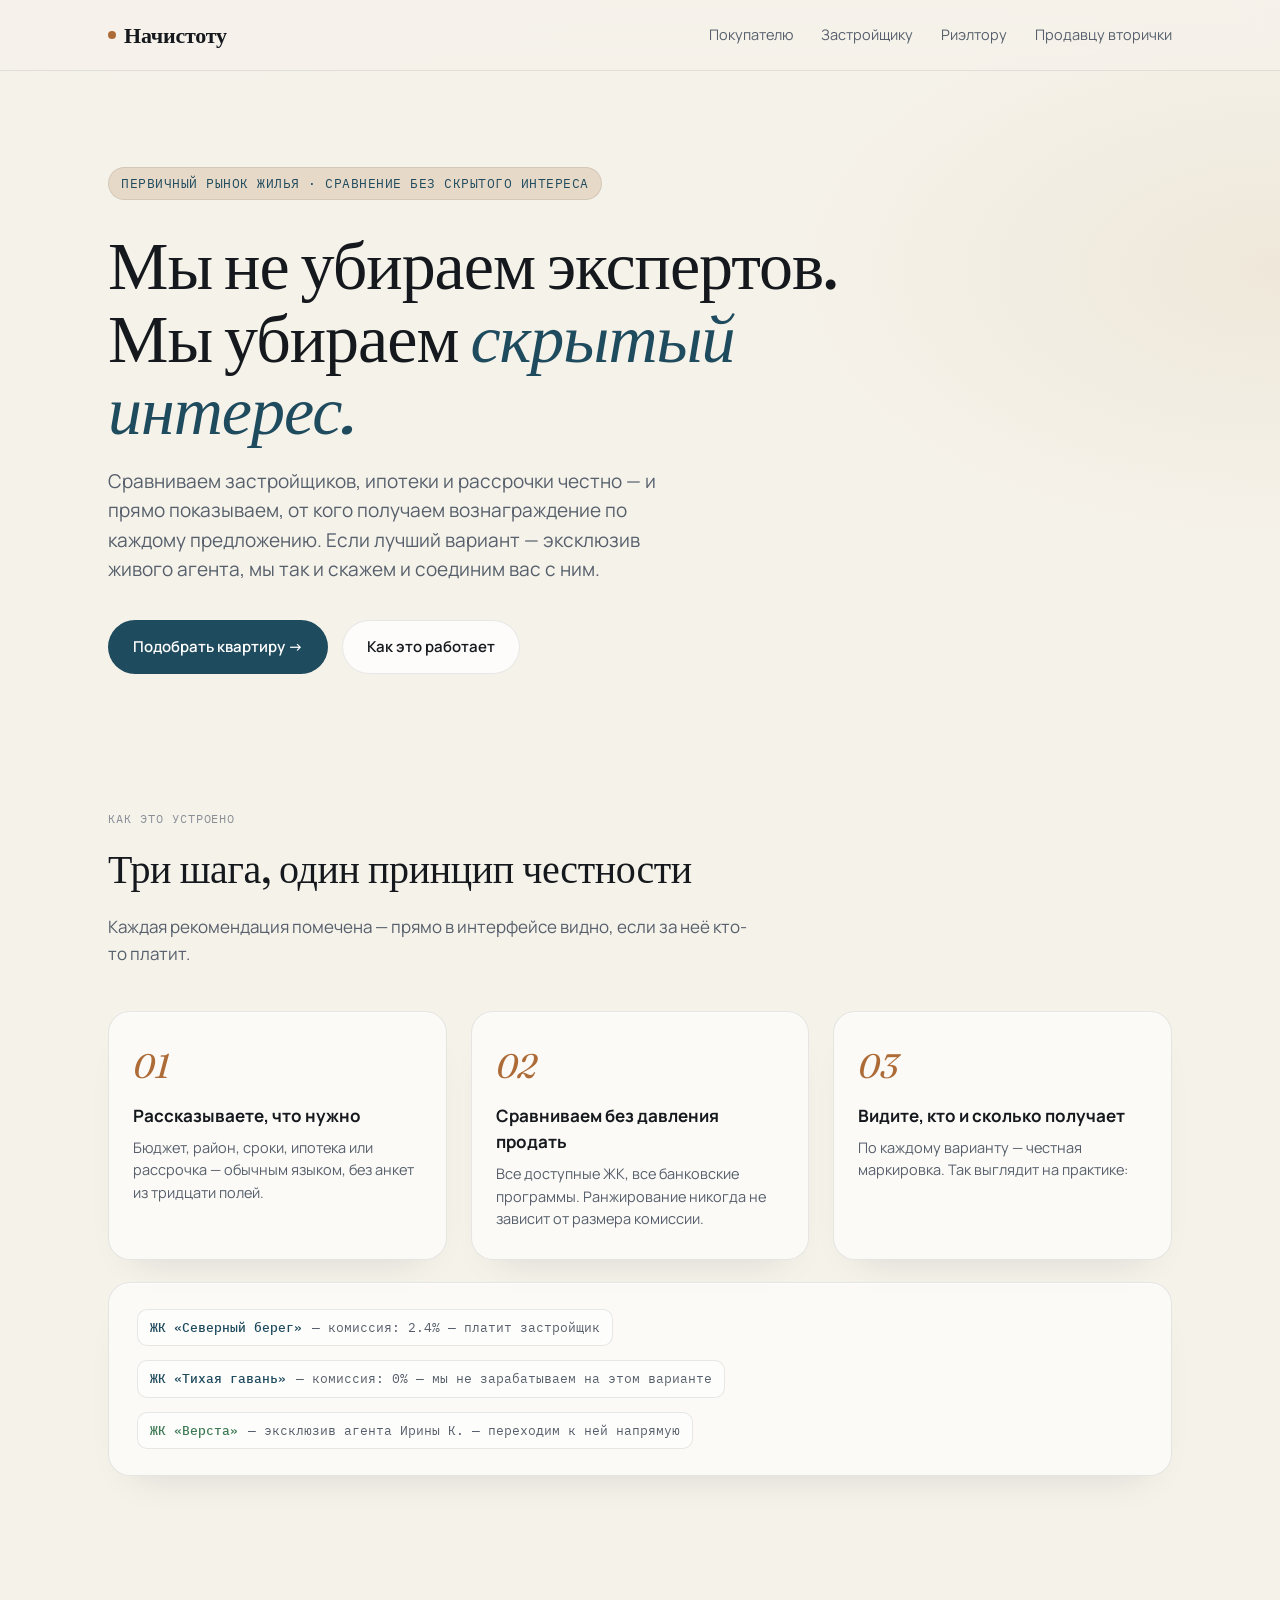
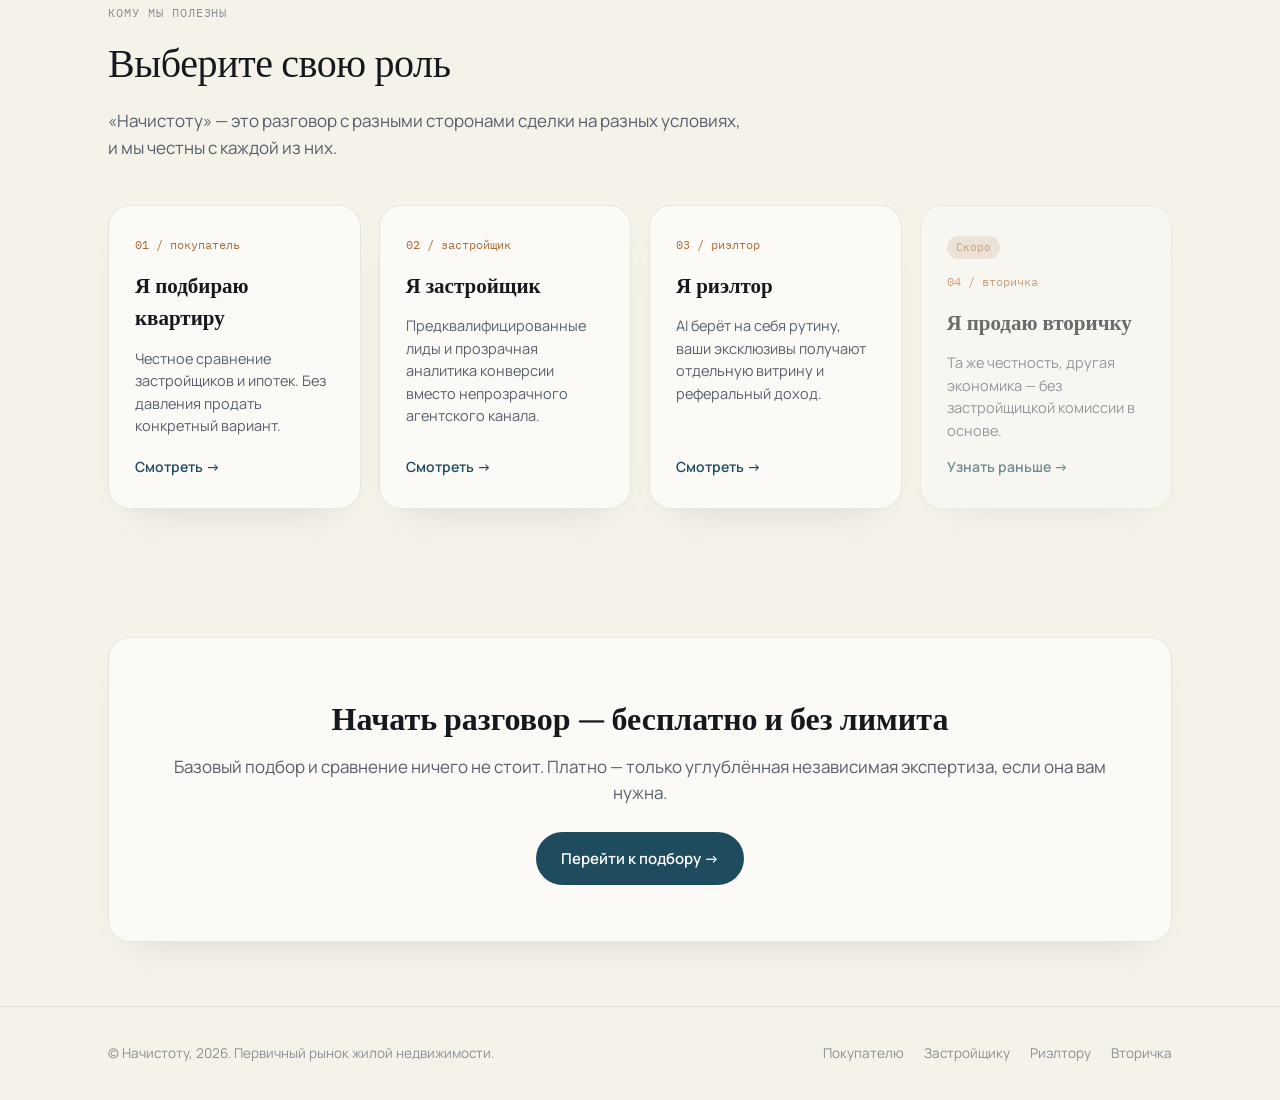
==== index.html @ 38354f62 "Начистоту: первая версия сайта (главная + 4 страницы)" ====
<!DOCTYPE html>
<html lang="ru">
<head>
<meta charset="UTF-8">
<meta name="viewport" content="width=device-width, initial-scale=1.0">
<title>Начистоту — честный подбор недвижимости без скрытого интереса</title>
<style>
@import url('https://fonts.googleapis.com/css2?family=Fraunces:ital,opsz,wght@0,9..144,380;0,9..144,480;0,9..144,600;1,9..144,480&family=Manrope:wght@400;500;600;700&family=IBM+Plex+Mono:wght@400;500&display=swap');

:root{
  --bg: #F5F2EA;
  --bg-2: #EEEAE0;
  --paper: rgba(255,255,255,0.58);
  --paper-strong: rgba(255,255,255,0.78);
  --border: rgba(20,24,28,0.09);
  --ink: #15191D;
  --ink-soft: #565F6B;
  --ink-faint: #8A8F97;
  --teal: #1F4B5E;
  --teal-deep: #123240;
  --amber: #AD6B37;
  --amber-soft: #E7D9C8;
  --radius: 22px;
  --maxw: 1120px;
}

*{box-sizing:border-box;}
html{scroll-behavior:smooth;}
body{
  margin:0;
  background:
    radial-gradient(1200px 600px at 15% -10%, #FBF9F4 0%, transparent 60%),
    radial-gradient(900px 500px at 100% 10%, #EFE8DA 0%, transparent 55%),
    var(--bg);
  color:var(--ink);
  font-family:'Manrope', sans-serif;
  font-size:17px;
  line-height:1.55;
  -webkit-font-smoothing:antialiased;
}

a{color:inherit;}

.wrap{max-width:var(--maxw); margin:0 auto; padding:0 28px;}

/* Nav */
header.nav{
  position:sticky; top:0; z-index:50;
  backdrop-filter: blur(14px);
  background: rgba(245,242,234,0.72);
  border-bottom:1px solid var(--border);
}
.nav-inner{
  display:flex; align-items:center; justify-content:space-between;
  padding:18px 28px; max-width:var(--maxw); margin:0 auto;
}
.logo{
  font-family:'Fraunces', serif; font-weight:600; font-size:22px;
  letter-spacing:-0.01em; text-decoration:none; color:var(--ink);
  display:flex; align-items:center; gap:8px;
}
.logo .dot{
  width:8px; height:8px; border-radius:50%; background:var(--amber); display:inline-block;
}
nav.links{display:flex; gap:28px; font-size:14.5px;}
nav.links a{text-decoration:none; color:var(--ink-soft); transition:color .2s;}
nav.links a:hover{color:var(--ink);}
nav.links a.active{color:var(--ink); font-weight:600;}

/* Hero */
.hero{padding:96px 0 64px;}
.eyebrow{
  display:inline-flex; align-items:center; gap:8px;
  font-family:'IBM Plex Mono', monospace; font-size:12.5px; letter-spacing:.04em;
  color:var(--teal); background:var(--amber-soft); border:1px solid var(--border);
  padding:6px 12px; border-radius:100px; margin-bottom:28px;
  text-transform:uppercase;
}
h1{
  font-family:'Fraunces', serif; font-weight:480; font-size:clamp(40px,6vw,68px);
  line-height:1.06; letter-spacing:-0.015em; margin:0 0 22px;
  max-width:780px;
}
h1 em{font-style:italic; color:var(--teal);}
.lede{font-size:19px; color:var(--ink-soft); max-width:560px; margin:0 0 36px;}

.cta-row{display:flex; gap:14px; flex-wrap:wrap; margin-bottom:8px;}
.btn{
  display:inline-flex; align-items:center; gap:8px;
  padding:14px 24px; border-radius:100px; font-weight:600; font-size:15px;
  text-decoration:none; border:1px solid transparent; transition:transform .15s ease, box-shadow .15s ease;
}
.btn:hover{transform:translateY(-1px);}
.btn-primary{background:var(--teal); color:#fff;}
.btn-primary:hover{box-shadow:0 8px 24px rgba(31,75,94,0.28);}
.btn-ghost{background:var(--paper-strong); border:1px solid var(--border); color:var(--ink);}

/* Glass card / disclosure tag — signature element */
.glass{
  background:var(--paper);
  border:1px solid var(--border);
  border-radius:var(--radius);
  backdrop-filter: blur(10px);
  box-shadow: 0 1px 0 rgba(255,255,255,0.6) inset, 0 20px 40px -28px rgba(20,24,28,0.18);
}

.disclosure{
  display:inline-flex; align-items:center; gap:10px;
  font-family:'IBM Plex Mono', monospace; font-size:12.5px;
  padding:8px 12px; border-radius:10px;
  background:rgba(255,255,255,0.5); border:1px solid var(--border);
  color:var(--ink-soft);
}
.disclosure b{color:var(--teal); font-weight:500;}
.disclosure.zero b{color:#3E7A55;}

/* Audience cards grid */
.section{padding:64px 0;}
.section-head{max-width:640px; margin-bottom:44px;}
.kicker{
  font-family:'IBM Plex Mono', monospace; font-size:12px; text-transform:uppercase;
  letter-spacing:.08em; color:var(--ink-faint); margin-bottom:10px; display:block;
}
h2{font-family:'Fraunces', serif; font-weight:480; font-size:clamp(28px,4vw,40px); margin:0 0 14px; letter-spacing:-0.01em;}
.section-head p{color:var(--ink-soft); font-size:17px; margin:0;}

.grid-4{display:grid; grid-template-columns:repeat(4,1fr); gap:18px;}
.grid-2{display:grid; grid-template-columns:repeat(2,1fr); gap:18px;}

.card{
  padding:30px 26px; display:flex; flex-direction:column; gap:14px;
  text-decoration:none; color:var(--ink); transition:transform .2s ease, box-shadow .2s ease;
}
.card:hover{transform:translateY(-3px);}
.card .num{font-family:'IBM Plex Mono',monospace; font-size:12px; color:var(--amber);}
.card h3{font-family:'Fraunces', serif; font-weight:560; font-size:21px; margin:0;}
.card p{color:var(--ink-soft); font-size:14.5px; margin:0; flex-grow:1;}
.card .arrow{font-size:14px; color:var(--teal); font-weight:600;}
.card.soon{opacity:.62;}
.card .tag-soon{
  font-family:'IBM Plex Mono', monospace; font-size:11px; color:var(--amber);
  background:var(--amber-soft); padding:3px 9px; border-radius:100px; align-self:flex-start;
}

/* How it works */
.steps{display:grid; grid-template-columns:repeat(3,1fr); gap:24px; margin-top:8px;}
.step{padding:28px 24px;}
.step .n{font-family:'Fraunces',serif; font-style:italic; font-size:34px; color:var(--amber); display:block; margin-bottom:10px;}
.step h4{font-size:17px; margin:0 0 8px; font-weight:700;}
.step p{color:var(--ink-soft); font-size:14.5px; margin:0;}

/* Content pages */
.page-hero{padding:64px 0 40px; border-bottom:1px solid var(--border);}
.breadcrumb{font-size:13.5px; color:var(--ink-faint); margin-bottom:18px;}
.breadcrumb a{text-decoration:none; color:var(--ink-faint);}
.breadcrumb a:hover{color:var(--teal);}

.pain-solution{display:grid; grid-template-columns:1fr 1fr; gap:20px; margin:20px 0 40px;}
.pain-solution .glass{padding:28px;}
.pain-solution h4{
  font-family:'IBM Plex Mono', monospace; font-size:12px; text-transform:uppercase;
  letter-spacing:.05em; margin:0 0 12px; color:var(--ink-faint);
}
.pain-solution p{margin:0; color:var(--ink-soft); font-size:15.5px;}

.list-econ{list-style:none; padding:0; margin:0; display:flex; flex-direction:column; gap:14px;}
.list-econ li{
  display:flex; align-items:flex-start; gap:14px; padding:18px 20px;
}
.list-econ .mark{
  font-family:'IBM Plex Mono', monospace; color:var(--teal); font-weight:500; flex-shrink:0; margin-top:1px;
}

.faq{display:flex; flex-direction:column; gap:14px; margin-top:8px;}
.faq details{padding:20px 24px;}
.faq summary{cursor:pointer; font-weight:700; font-size:15.5px; list-style:none; display:flex; justify-content:space-between; gap:16px;}
.faq summary::-webkit-details-marker{display:none;}
.faq summary::after{content:'+'; color:var(--amber); font-family:'IBM Plex Mono',monospace; font-size:18px;}
.faq details[open] summary::after{content:'–';}
.faq p{margin:12px 0 0; color:var(--ink-soft); font-size:15px;}

.cta-band{padding:56px; text-align:center; margin:64px 0;}
.cta-band h3{font-family:'Fraunces',serif; font-size:clamp(24px,3.6vw,32px); margin:0 0 10px;}
.cta-band p{color:var(--ink-soft); margin:0 0 26px;}

footer{border-top:1px solid var(--border); padding:36px 0; margin-top:40px;}
.footer-inner{display:flex; justify-content:space-between; align-items:center; flex-wrap:wrap; gap:12px;}
.footer-inner p{color:var(--ink-faint); font-size:13.5px; margin:0;}
.foot-links{display:flex; gap:20px;}
.foot-links a{text-decoration:none; color:var(--ink-faint); font-size:13.5px;}
.foot-links a:hover{color:var(--teal);}

@media (max-width:900px){
  .grid-4{grid-template-columns:repeat(2,1fr);}
  .grid-2, .pain-solution, .steps{grid-template-columns:1fr;}
  nav.links{display:none;}
}
@media (max-width:560px){
  .grid-4{grid-template-columns:1fr;}
  .hero{padding:64px 0 40px;}
}

</style>
</head>
<body>

<header class="nav">
  <div class="nav-inner">
    <a class="logo" href="index.html"><span class="dot"></span>Начистоту</a>
    <nav class="links">
      <a href="buyer.html">Покупателю</a>
      <a href="developer.html">Застройщику</a>
      <a href="realtor.html">Риэлтору</a>
      <a href="secondary.html">Продавцу вторички</a>
    </nav>
  </div>
</header>

<section class="hero">
  <div class="wrap">
    <span class="eyebrow">Первичный рынок жилья · сравнение без скрытого интереса</span>
    <h1>Мы не убираем экспертов.<br>Мы убираем <em>скрытый интерес.</em></h1>
    <p class="lede">Сравниваем застройщиков, ипотеки и рассрочки честно — и прямо показываем, от кого получаем вознаграждение по каждому предложению. Если лучший вариант — эксклюзив живого агента, мы так и скажем и соединим вас с ним.</p>
    <div class="cta-row">
      <a href="buyer.html" class="btn btn-primary">Подобрать квартиру →</a>
      <a href="#how" class="btn btn-ghost">Как это работает</a>
    </div>
  </div>
</section>

<section class="section" id="how">
  <div class="wrap">
    <div class="section-head">
      <span class="kicker">Как это устроено</span>
      <h2>Три шага, один принцип честности</h2>
      <p>Каждая рекомендация помечена — прямо в интерфейсе видно, если за неё кто-то платит.</p>
    </div>
    <div class="steps">
      <div class="step glass">
        <span class="n">01</span>
        <h4>Рассказываете, что нужно</h4>
        <p>Бюджет, район, сроки, ипотека или рассрочка — обычным языком, без анкет из тридцати полей.</p>
      </div>
      <div class="step glass">
        <span class="n">02</span>
        <h4>Сравниваем без давления продать</h4>
        <p>Все доступные ЖК, все банковские программы. Ранжирование никогда не зависит от размера комиссии.</p>
      </div>
      <div class="step glass">
        <span class="n">03</span>
        <h4>Видите, кто и сколько получает</h4>
        <p>По каждому варианту — честная маркировка. Так выглядит на практике:</p>
      </div>
    </div>

    <div class="glass" style="margin-top:22px; padding:26px 28px; display:flex; flex-wrap:wrap; gap:14px; align-items:center;">
      <span class="disclosure"><b>ЖК «Северный берег»</b> — комиссия: 2.4% — платит застройщик</span>
      <span class="disclosure"><b>ЖК «Тихая гавань»</b> — комиссия: 0% — мы не зарабатываем на этом варианте</span>
      <span class="disclosure zero"><b>ЖК «Верста»</b> — эксклюзив агента Ирины К. — переходим к ней напрямую</span>
    </div>
  </div>
</section>

<section class="section">
  <div class="wrap">
    <div class="section-head">
      <span class="kicker">Кому мы полезны</span>
      <h2>Выберите свою роль</h2>
      <p>«Начистоту» — это разговор с разными сторонами сделки на разных условиях, и мы честны с каждой из них.</p>
    </div>
    <div class="grid-4">
      <a href="buyer.html" class="card glass">
        <span class="num">01 / покупатель</span>
        <h3>Я подбираю квартиру</h3>
        <p>Честное сравнение застройщиков и ипотек. Без давления продать конкретный вариант.</p>
        <span class="arrow">Смотреть →</span>
      </a>
      <a href="developer.html" class="card glass">
        <span class="num">02 / застройщик</span>
        <h3>Я застройщик</h3>
        <p>Предквалифицированные лиды и прозрачная аналитика конверсии вместо непрозрачного агентского канала.</p>
        <span class="arrow">Смотреть →</span>
      </a>
      <a href="realtor.html" class="card glass">
        <span class="num">03 / риэлтор</span>
        <h3>Я риэлтор</h3>
        <p>AI берёт на себя рутину, ваши эксклюзивы получают отдельную витрину и реферальный доход.</p>
        <span class="arrow">Смотреть →</span>
      </a>
      <a href="secondary.html" class="card glass soon">
        <span class="tag-soon">Скоро</span>
        <span class="num">04 / вторичка</span>
        <h3>Я продаю вторичку</h3>
        <p>Та же честность, другая экономика — без застройщицкой комиссии в основе.</p>
        <span class="arrow">Узнать раньше →</span>
      </a>
    </div>
  </div>
</section>

<div class="wrap">
  <div class="cta-band glass">
    <h3>Начать разговор — бесплатно и без лимита</h3>
    <p>Базовый подбор и сравнение ничего не стоит. Платно — только углублённая независимая экспертиза, если она вам нужна.</p>
    <a href="buyer.html" class="btn btn-primary">Перейти к подбору →</a>
  </div>
</div>

<footer>
  <div class="wrap footer-inner">
    <p>© Начистоту, 2026. Первичный рынок жилой недвижимости.</p>
    <div class="foot-links">
      <a href="buyer.html">Покупателю</a>
      <a href="developer.html">Застройщику</a>
      <a href="realtor.html">Риэлтору</a>
      <a href="secondary.html">Вторичка</a>
    </div>
  </div>
</footer>

</body>
</html>
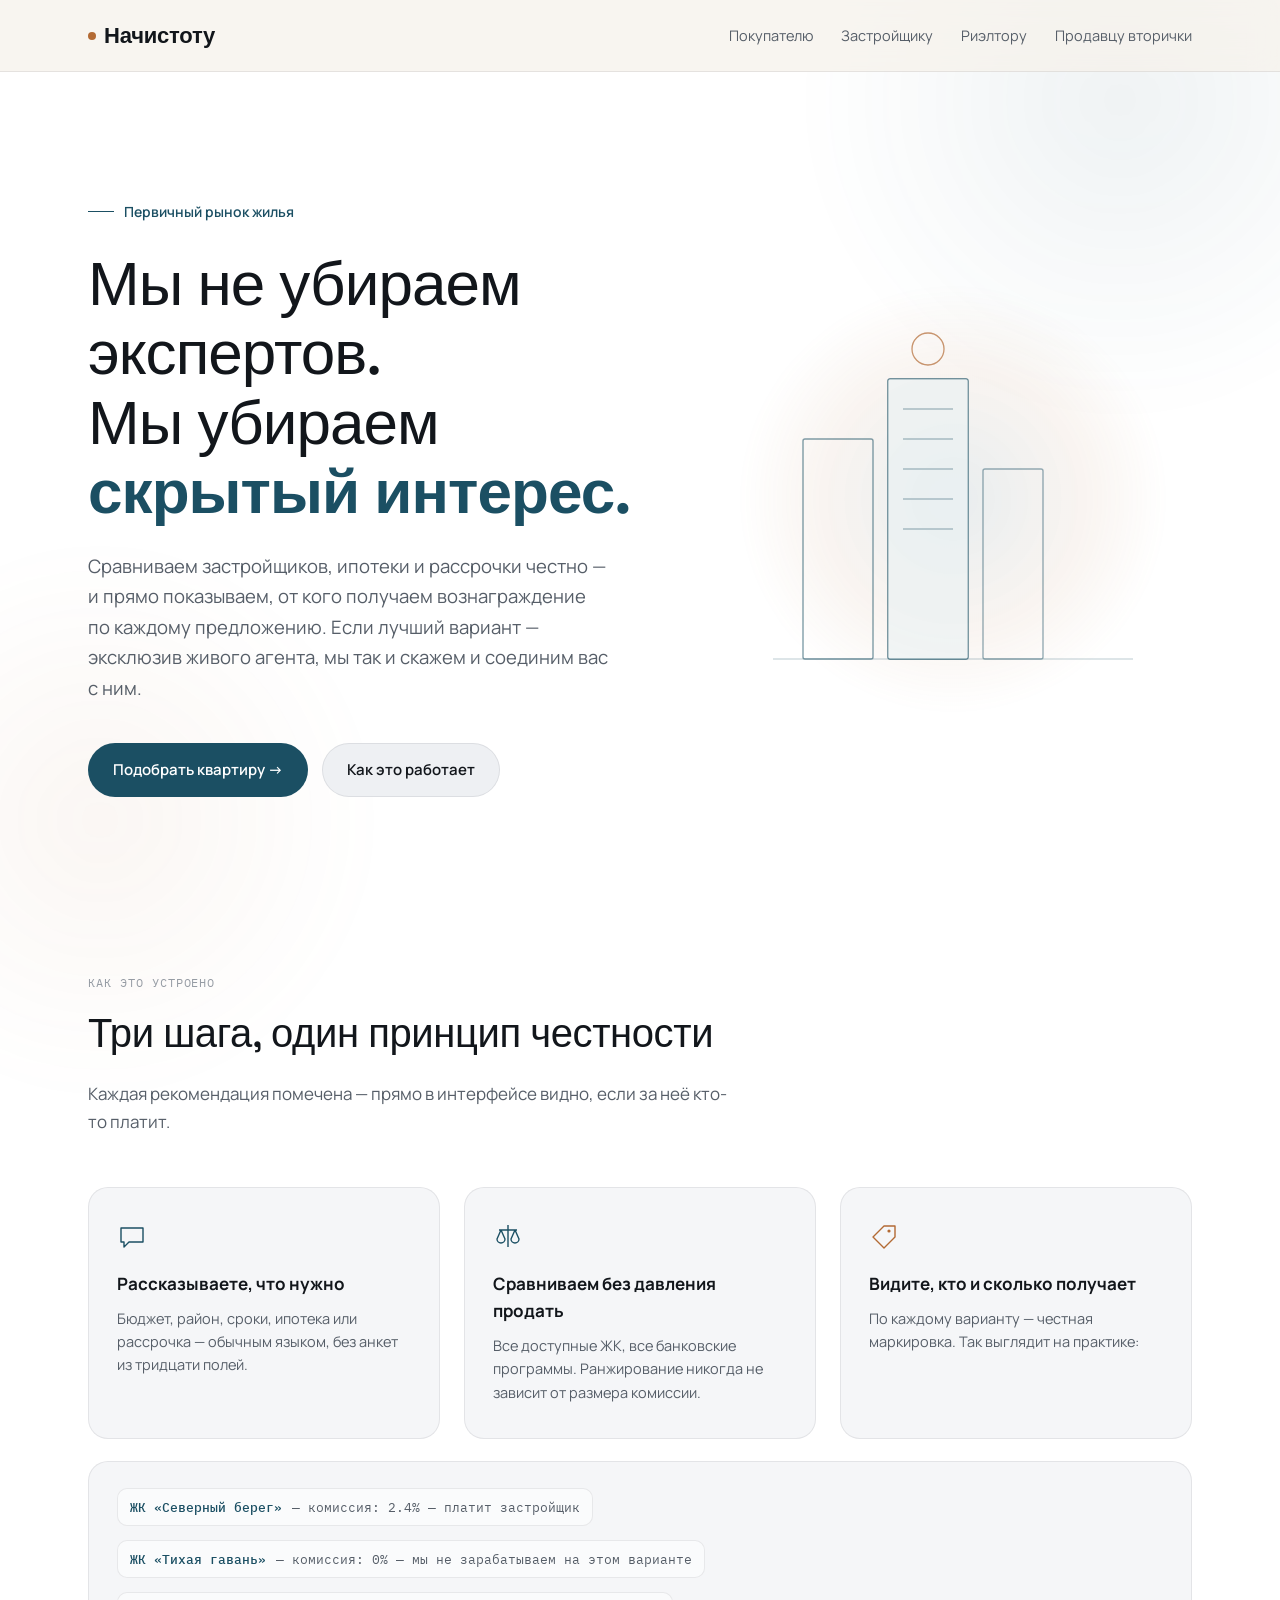
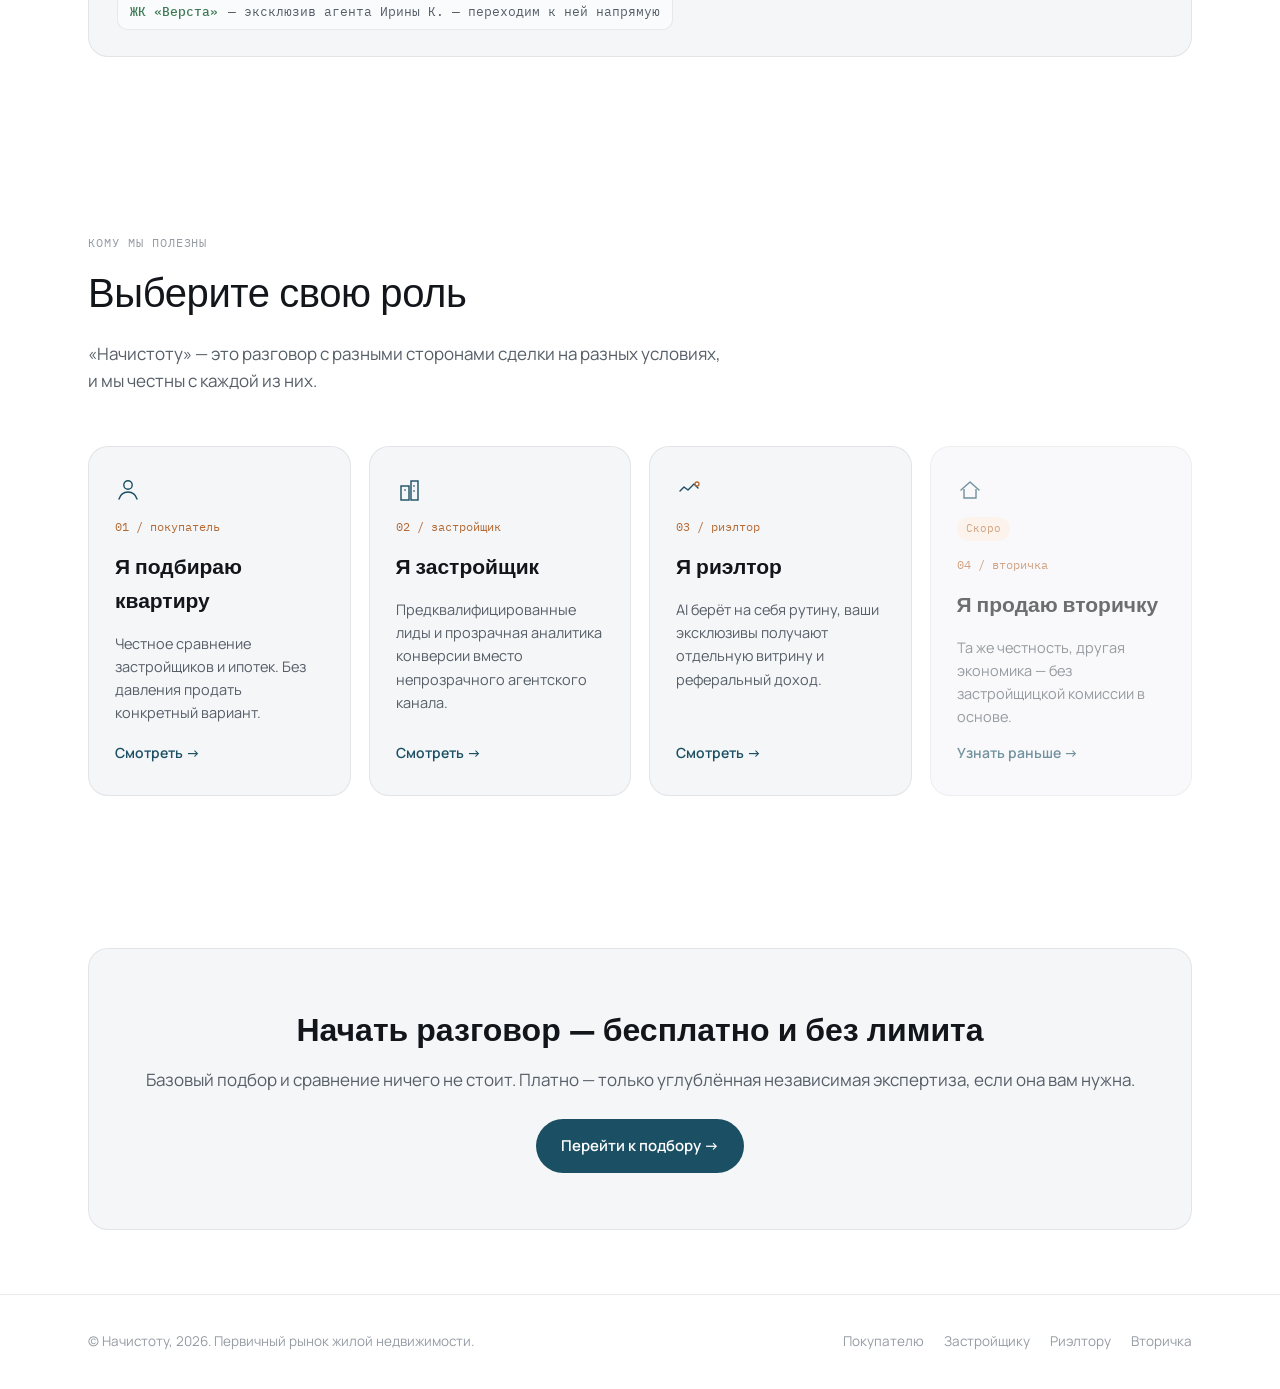
==== commit bcd766dc: "Редизайн: белый фон, гротеск вместо серифа, больше line-art графики" ====
--- a/index.html
+++ b/index.html
@@ -5,38 +5,47 @@
 <meta name="viewport" content="width=device-width, initial-scale=1.0">
 <title>Начистоту — честный подбор недвижимости без скрытого интереса</title>
 <style>
-@import url('https://fonts.googleapis.com/css2?family=Fraunces:ital,opsz,wght@0,9..144,380;0,9..144,480;0,9..144,600;1,9..144,480&family=Manrope:wght@400;500;600;700&family=IBM+Plex+Mono:wght@400;500&display=swap');
+@import url('https://fonts.googleapis.com/css2?family=Space+Grotesk:wght@400;500;600;700&family=Manrope:wght@400;500;600;700&family=IBM+Plex+Mono:wght@400;500&display=swap');
 
 :root{
-  --bg: #F5F2EA;
-  --bg-2: #EEEAE0;
-  --paper: rgba(255,255,255,0.58);
-  --paper-strong: rgba(255,255,255,0.78);
-  --border: rgba(20,24,28,0.09);
-  --ink: #15191D;
-  --ink-soft: #565F6B;
-  --ink-faint: #8A8F97;
-  --teal: #1F4B5E;
-  --teal-deep: #123240;
-  --amber: #AD6B37;
-  --amber-soft: #E7D9C8;
-  --radius: 22px;
-  --maxw: 1120px;
+  --bg: #FFFFFF;
+  --surface: #F5F6F8;
+  --surface-strong: #EEF0F3;
+  --border: rgba(15,23,31,0.08);
+  --ink: #12161B;
+  --ink-soft: #565E68;
+  --ink-faint: #969CA4;
+  --teal: #1B4F63;
+  --teal-deep: #0F3542;
+  --teal-mist: #EAF2F4;
+  --amber: #B36A34;
+  --amber-soft: #FBEEE1;
+  --radius: 20px;
+  --maxw: 1160px;
 }
 
 *{box-sizing:border-box;}
 html{scroll-behavior:smooth;}
 body{
   margin:0;
-  background:
-    radial-gradient(1200px 600px at 15% -10%, #FBF9F4 0%, transparent 60%),
-    radial-gradient(900px 500px at 100% 10%, #EFE8DA 0%, transparent 55%),
-    var(--bg);
+  background: var(--bg);
   color:var(--ink);
   font-family:'Manrope', sans-serif;
   font-size:17px;
-  line-height:1.55;
+  line-height:1.6;
   -webkit-font-smoothing:antialiased;
+  position:relative;
+}
+body::before, body::after{
+  content:''; position:fixed; z-index:-1; border-radius:50%; filter:blur(20px); pointer-events:none;
+}
+body::before{
+  width:640px; height:640px; top:-220px; right:-160px;
+  background: radial-gradient(circle, rgba(27,79,99,0.07) 0%, transparent 70%);
+}
+body::after{
+  width:560px; height:560px; bottom:-200px; left:-180px;
+  background: radial-gradient(circle, rgba(179,106,52,0.06) 0%, transparent 70%);
 }
 
 a{color:inherit;}
@@ -55,7 +64,7 @@
   padding:18px 28px; max-width:var(--maxw); margin:0 auto;
 }
 .logo{
-  font-family:'Fraunces', serif; font-weight:600; font-size:22px;
+  font-family:'Space Grotesk', sans-serif; font-weight:600; font-size:22px;
   letter-spacing:-0.01em; text-decoration:none; color:var(--ink);
   display:flex; align-items:center; gap:8px;
 }
@@ -68,21 +77,21 @@
 nav.links a.active{color:var(--ink); font-weight:600;}
 
 /* Hero */
-.hero{padding:96px 0 64px;}
+.hero{padding:120px 0 80px; overflow:hidden; position:relative;}
+.hero-grid{display:grid; grid-template-columns:1.1fr 0.9fr; gap:40px; align-items:center;}
 .eyebrow{
-  display:inline-flex; align-items:center; gap:8px;
-  font-family:'IBM Plex Mono', monospace; font-size:12.5px; letter-spacing:.04em;
-  color:var(--teal); background:var(--amber-soft); border:1px solid var(--border);
-  padding:6px 12px; border-radius:100px; margin-bottom:28px;
-  text-transform:uppercase;
-}
+  display:inline-flex; align-items:center; gap:10px;
+  font-family:'Manrope', sans-serif; font-weight:600; font-size:14px;
+  color:var(--teal); margin-bottom:26px;
+}
+.eyebrow .line{width:26px; height:1px; background:var(--teal); display:inline-block;}
 h1{
-  font-family:'Fraunces', serif; font-weight:480; font-size:clamp(40px,6vw,68px);
-  line-height:1.06; letter-spacing:-0.015em; margin:0 0 22px;
-  max-width:780px;
-}
-h1 em{font-style:italic; color:var(--teal);}
-.lede{font-size:19px; color:var(--ink-soft); max-width:560px; margin:0 0 36px;}
+  font-family:'Space Grotesk', sans-serif; font-weight:440; font-size:clamp(38px,5.4vw,62px);
+  line-height:1.12; letter-spacing:-0.015em; margin:0 0 24px;
+  max-width:660px;
+}
+h1 em{font-style:normal; color:var(--teal); font-weight:600;}
+.lede{font-size:18.5px; color:var(--ink-soft); max-width:520px; margin:0 0 40px; line-height:1.65;}
 
 .cta-row{display:flex; gap:14px; flex-wrap:wrap; margin-bottom:8px;}
 .btn{
@@ -93,15 +102,33 @@
 .btn:hover{transform:translateY(-1px);}
 .btn-primary{background:var(--teal); color:#fff;}
 .btn-primary:hover{box-shadow:0 8px 24px rgba(31,75,94,0.28);}
-.btn-ghost{background:var(--paper-strong); border:1px solid var(--border); color:var(--ink);}
-
-/* Glass card / disclosure tag — signature element */
+.btn-ghost{background:var(--surface-strong); border:1px solid var(--border); color:var(--ink);}
+
+/* Surface card / disclosure tag — signature element */
 .glass{
-  background:var(--paper);
+  background:var(--surface);
   border:1px solid var(--border);
   border-radius:var(--radius);
-  backdrop-filter: blur(10px);
-  box-shadow: 0 1px 0 rgba(255,255,255,0.6) inset, 0 20px 40px -28px rgba(20,24,28,0.18);
+  box-shadow: none;
+  transition: box-shadow .2s ease, transform .2s ease;
+}
+.glass:hover{box-shadow: 0 12px 28px -18px rgba(15,23,31,0.18);}
+
+/* Decorative line-art visuals */
+.hero-visual{position:relative; display:flex; align-items:center; justify-content:center; min-height:340px;}
+.hero-visual .glow{
+  position:absolute; width:420px; height:420px; border-radius:50%;
+  background: radial-gradient(circle, rgba(31,75,94,0.10) 0%, rgba(173,107,55,0.07) 45%, transparent 72%);
+  filter: blur(6px);
+}
+.hero-visual svg{position:relative; z-index:1; width:100%; max-width:420px; height:auto;}
+
+.section-visual{display:flex; justify-content:center; margin:8px 0 48px; opacity:.9;}
+.section-visual svg{width:100%; max-width:560px; height:auto;}
+
+.divider{
+  height:1px; background:linear-gradient(90deg, transparent, var(--border) 20%, var(--border) 80%, transparent);
+  margin:0;
 }
 
 .disclosure{
@@ -115,13 +142,13 @@
 .disclosure.zero b{color:#3E7A55;}
 
 /* Audience cards grid */
-.section{padding:64px 0;}
-.section-head{max-width:640px; margin-bottom:44px;}
+.section{padding:88px 0;}
+.section-head{max-width:640px; margin-bottom:52px;}
 .kicker{
   font-family:'IBM Plex Mono', monospace; font-size:12px; text-transform:uppercase;
   letter-spacing:.08em; color:var(--ink-faint); margin-bottom:10px; display:block;
 }
-h2{font-family:'Fraunces', serif; font-weight:480; font-size:clamp(28px,4vw,40px); margin:0 0 14px; letter-spacing:-0.01em;}
+h2{font-family:'Space Grotesk', sans-serif; font-weight:480; font-size:clamp(28px,4vw,40px); margin:0 0 14px; letter-spacing:-0.01em;}
 .section-head p{color:var(--ink-soft); font-size:17px; margin:0;}
 
 .grid-4{display:grid; grid-template-columns:repeat(4,1fr); gap:18px;}
@@ -133,7 +160,7 @@
 }
 .card:hover{transform:translateY(-3px);}
 .card .num{font-family:'IBM Plex Mono',monospace; font-size:12px; color:var(--amber);}
-.card h3{font-family:'Fraunces', serif; font-weight:560; font-size:21px; margin:0;}
+.card h3{font-family:'Space Grotesk', sans-serif; font-weight:560; font-size:21px; margin:0;}
 .card p{color:var(--ink-soft); font-size:14.5px; margin:0; flex-grow:1;}
 .card .arrow{font-size:14px; color:var(--teal); font-weight:600;}
 .card.soon{opacity:.62;}
@@ -144,9 +171,9 @@
 
 /* How it works */
 .steps{display:grid; grid-template-columns:repeat(3,1fr); gap:24px; margin-top:8px;}
-.step{padding:28px 24px;}
-.step .n{font-family:'Fraunces',serif; font-style:italic; font-size:34px; color:var(--amber); display:block; margin-bottom:10px;}
-.step h4{font-size:17px; margin:0 0 8px; font-weight:700;}
+.step{padding:34px 28px;}
+.step-icon{display:block; margin-bottom:18px;}
+.step h4{font-size:17px; margin:0 0 10px; font-weight:700;}
 .step p{color:var(--ink-soft); font-size:14.5px; margin:0;}
 
 /* Content pages */
@@ -163,13 +190,18 @@
 }
 .pain-solution p{margin:0; color:var(--ink-soft); font-size:15.5px;}
 
-.list-econ{list-style:none; padding:0; margin:0; display:flex; flex-direction:column; gap:14px;}
+.list-econ{list-style:none; padding:0; margin:0; display:flex; flex-direction:column;}
 .list-econ li{
-  display:flex; align-items:flex-start; gap:14px; padding:18px 20px;
-}
+  display:flex; align-items:flex-start; gap:20px; padding:24px 4px;
+  border-bottom:1px solid var(--border);
+}
+.list-econ li:first-child{padding-top:4px;}
+.list-econ li:last-child{border-bottom:none;}
 .list-econ .mark{
-  font-family:'IBM Plex Mono', monospace; color:var(--teal); font-weight:500; flex-shrink:0; margin-top:1px;
-}
+  flex-shrink:0; margin-top:2px; display:flex; align-items:center;
+  font-family:'IBM Plex Mono', monospace; color:var(--amber); font-weight:500; font-size:14px;
+}
+.list-econ .mark svg{display:block;}
 
 .faq{display:flex; flex-direction:column; gap:14px; margin-top:8px;}
 .faq details{padding:20px 24px;}
@@ -180,7 +212,7 @@
 .faq p{margin:12px 0 0; color:var(--ink-soft); font-size:15px;}
 
 .cta-band{padding:56px; text-align:center; margin:64px 0;}
-.cta-band h3{font-family:'Fraunces',serif; font-size:clamp(24px,3.6vw,32px); margin:0 0 10px;}
+.cta-band h3{font-family:'Space Grotesk', sans-serif; font-size:clamp(24px,3.6vw,32px); margin:0 0 10px;}
 .cta-band p{color:var(--ink-soft); margin:0 0 26px;}
 
 footer{border-top:1px solid var(--border); padding:36px 0; margin-top:40px;}
@@ -217,13 +249,31 @@
 </header>
 
 <section class="hero">
-  <div class="wrap">
-    <span class="eyebrow">Первичный рынок жилья · сравнение без скрытого интереса</span>
-    <h1>Мы не убираем экспертов.<br>Мы убираем <em>скрытый интерес.</em></h1>
-    <p class="lede">Сравниваем застройщиков, ипотеки и рассрочки честно — и прямо показываем, от кого получаем вознаграждение по каждому предложению. Если лучший вариант — эксклюзив живого агента, мы так и скажем и соединим вас с ним.</p>
-    <div class="cta-row">
-      <a href="buyer.html" class="btn btn-primary">Подобрать квартиру →</a>
-      <a href="#how" class="btn btn-ghost">Как это работает</a>
+  <div class="wrap hero-grid">
+    <div>
+      <span class="eyebrow"><span class="line"></span>Первичный рынок жилья</span>
+      <h1>Мы не убираем экспертов.<br>Мы убираем <em>скрытый интерес.</em></h1>
+      <p class="lede">Сравниваем застройщиков, ипотеки и рассрочки честно — и прямо показываем, от кого получаем вознаграждение по каждому предложению. Если лучший вариант — эксклюзив живого агента, мы так и скажем и соединим вас с ним.</p>
+      <div class="cta-row">
+        <a href="buyer.html" class="btn btn-primary">Подобрать квартиру →</a>
+        <a href="#how" class="btn btn-ghost">Как это работает</a>
+      </div>
+    </div>
+    <div class="hero-visual">
+      <div class="glow"></div>
+      <svg viewBox="0 0 420 420" fill="none" xmlns="http://www.w3.org/2000/svg">
+        <rect x="60" y="150" width="70" height="220" rx="2" stroke="#1B4F63" stroke-width="1.4" opacity="0.55"/>
+        <rect x="145" y="90" width="80" height="280" rx="2" stroke="#1B4F63" stroke-width="1.4" opacity="0.8"/>
+        <rect x="240" y="180" width="60" height="190" rx="2" stroke="#1B4F63" stroke-width="1.4" opacity="0.45"/>
+        <rect x="145" y="90" width="80" height="280" rx="2" fill="#EAF2F4" opacity="0.6"/>
+        <line x1="160" y1="120" x2="210" y2="120" stroke="#1B4F63" stroke-width="1" opacity="0.5"/>
+        <line x1="160" y1="150" x2="210" y2="150" stroke="#1B4F63" stroke-width="1" opacity="0.5"/>
+        <line x1="160" y1="180" x2="210" y2="180" stroke="#1B4F63" stroke-width="1" opacity="0.5"/>
+        <line x1="160" y1="210" x2="210" y2="210" stroke="#1B4F63" stroke-width="1" opacity="0.5"/>
+        <line x1="160" y1="240" x2="210" y2="240" stroke="#1B4F63" stroke-width="1" opacity="0.5"/>
+        <circle cx="185" cy="60" r="16" stroke="#B36A34" stroke-width="1.3" opacity="0.7"/>
+        <line x1="30" y1="370" x2="390" y2="370" stroke="#1B4F63" stroke-width="1" opacity="0.3"/>
+      </svg>
     </div>
   </div>
 </section>
@@ -237,17 +287,17 @@
     </div>
     <div class="steps">
       <div class="step glass">
-        <span class="n">01</span>
+        <svg class="step-icon" width="30" height="30" viewBox="0 0 30 30" fill="none"><path d="M4 6h22v14H12l-5 5v-5H4V6z" stroke="#1B4F63" stroke-width="1.4" stroke-linejoin="round"/></svg>
         <h4>Рассказываете, что нужно</h4>
         <p>Бюджет, район, сроки, ипотека или рассрочка — обычным языком, без анкет из тридцати полей.</p>
       </div>
       <div class="step glass">
-        <span class="n">02</span>
+        <svg class="step-icon" width="30" height="30" viewBox="0 0 30 30" fill="none"><path d="M15 3v22M6 8h18M8 8l-4 9a4 4 0 008 0l-4-9zM22 8l-4 9a4 4 0 008 0l-4-9z" stroke="#1B4F63" stroke-width="1.4" stroke-linejoin="round"/></svg>
         <h4>Сравниваем без давления продать</h4>
         <p>Все доступные ЖК, все банковские программы. Ранжирование никогда не зависит от размера комиссии.</p>
       </div>
       <div class="step glass">
-        <span class="n">03</span>
+        <svg class="step-icon" width="30" height="30" viewBox="0 0 30 30" fill="none"><path d="M4 15L15 4h11v11L15 26 4 15z" stroke="#B36A34" stroke-width="1.4" stroke-linejoin="round"/><circle cx="20" cy="9" r="1.6" fill="#B36A34"/></svg>
         <h4>Видите, кто и сколько получает</h4>
         <p>По каждому варианту — честная маркировка. Так выглядит на практике:</p>
       </div>
@@ -270,24 +320,28 @@
     </div>
     <div class="grid-4">
       <a href="buyer.html" class="card glass">
+        <svg width="26" height="26" viewBox="0 0 26 26" fill="none"><circle cx="13" cy="8" r="4.2" stroke="#1B4F63" stroke-width="1.4"/><path d="M4 22c1.5-5 5-7 9-7s7.5 2 9 7" stroke="#1B4F63" stroke-width="1.4" stroke-linecap="round"/></svg>
         <span class="num">01 / покупатель</span>
         <h3>Я подбираю квартиру</h3>
         <p>Честное сравнение застройщиков и ипотек. Без давления продать конкретный вариант.</p>
         <span class="arrow">Смотреть →</span>
       </a>
       <a href="developer.html" class="card glass">
+        <svg width="26" height="26" viewBox="0 0 26 26" fill="none"><rect x="5" y="9" width="8" height="14" stroke="#1B4F63" stroke-width="1.4"/><rect x="15" y="4" width="7" height="19" stroke="#1B4F63" stroke-width="1.4"/><line x1="8" y1="13" x2="10" y2="13" stroke="#1B4F63" stroke-width="1.2"/><line x1="17" y1="9" x2="19" y2="9" stroke="#1B4F63" stroke-width="1.2"/><line x1="17" y1="14" x2="19" y2="14" stroke="#1B4F63" stroke-width="1.2"/></svg>
         <span class="num">02 / застройщик</span>
         <h3>Я застройщик</h3>
         <p>Предквалифицированные лиды и прозрачная аналитика конверсии вместо непрозрачного агентского канала.</p>
         <span class="arrow">Смотреть →</span>
       </a>
       <a href="realtor.html" class="card glass">
+        <svg width="26" height="26" viewBox="0 0 26 26" fill="none"><path d="M4 14l4-4 4 3 6-6 4 4" stroke="#1B4F63" stroke-width="1.4" stroke-linecap="round" stroke-linejoin="round"/><circle cx="21" cy="7" r="2" stroke="#B36A34" stroke-width="1.3"/></svg>
         <span class="num">03 / риэлтор</span>
         <h3>Я риэлтор</h3>
         <p>AI берёт на себя рутину, ваши эксклюзивы получают отдельную витрину и реферальный доход.</p>
         <span class="arrow">Смотреть →</span>
       </a>
       <a href="secondary.html" class="card glass soon">
+        <svg width="26" height="26" viewBox="0 0 26 26" fill="none"><path d="M4 13L13 5l9 8" stroke="#1B4F63" stroke-width="1.4" stroke-linecap="round" stroke-linejoin="round"/><path d="M7 12v9h12v-9" stroke="#1B4F63" stroke-width="1.4"/></svg>
         <span class="tag-soon">Скоро</span>
         <span class="num">04 / вторичка</span>
         <h3>Я продаю вторичку</h3>
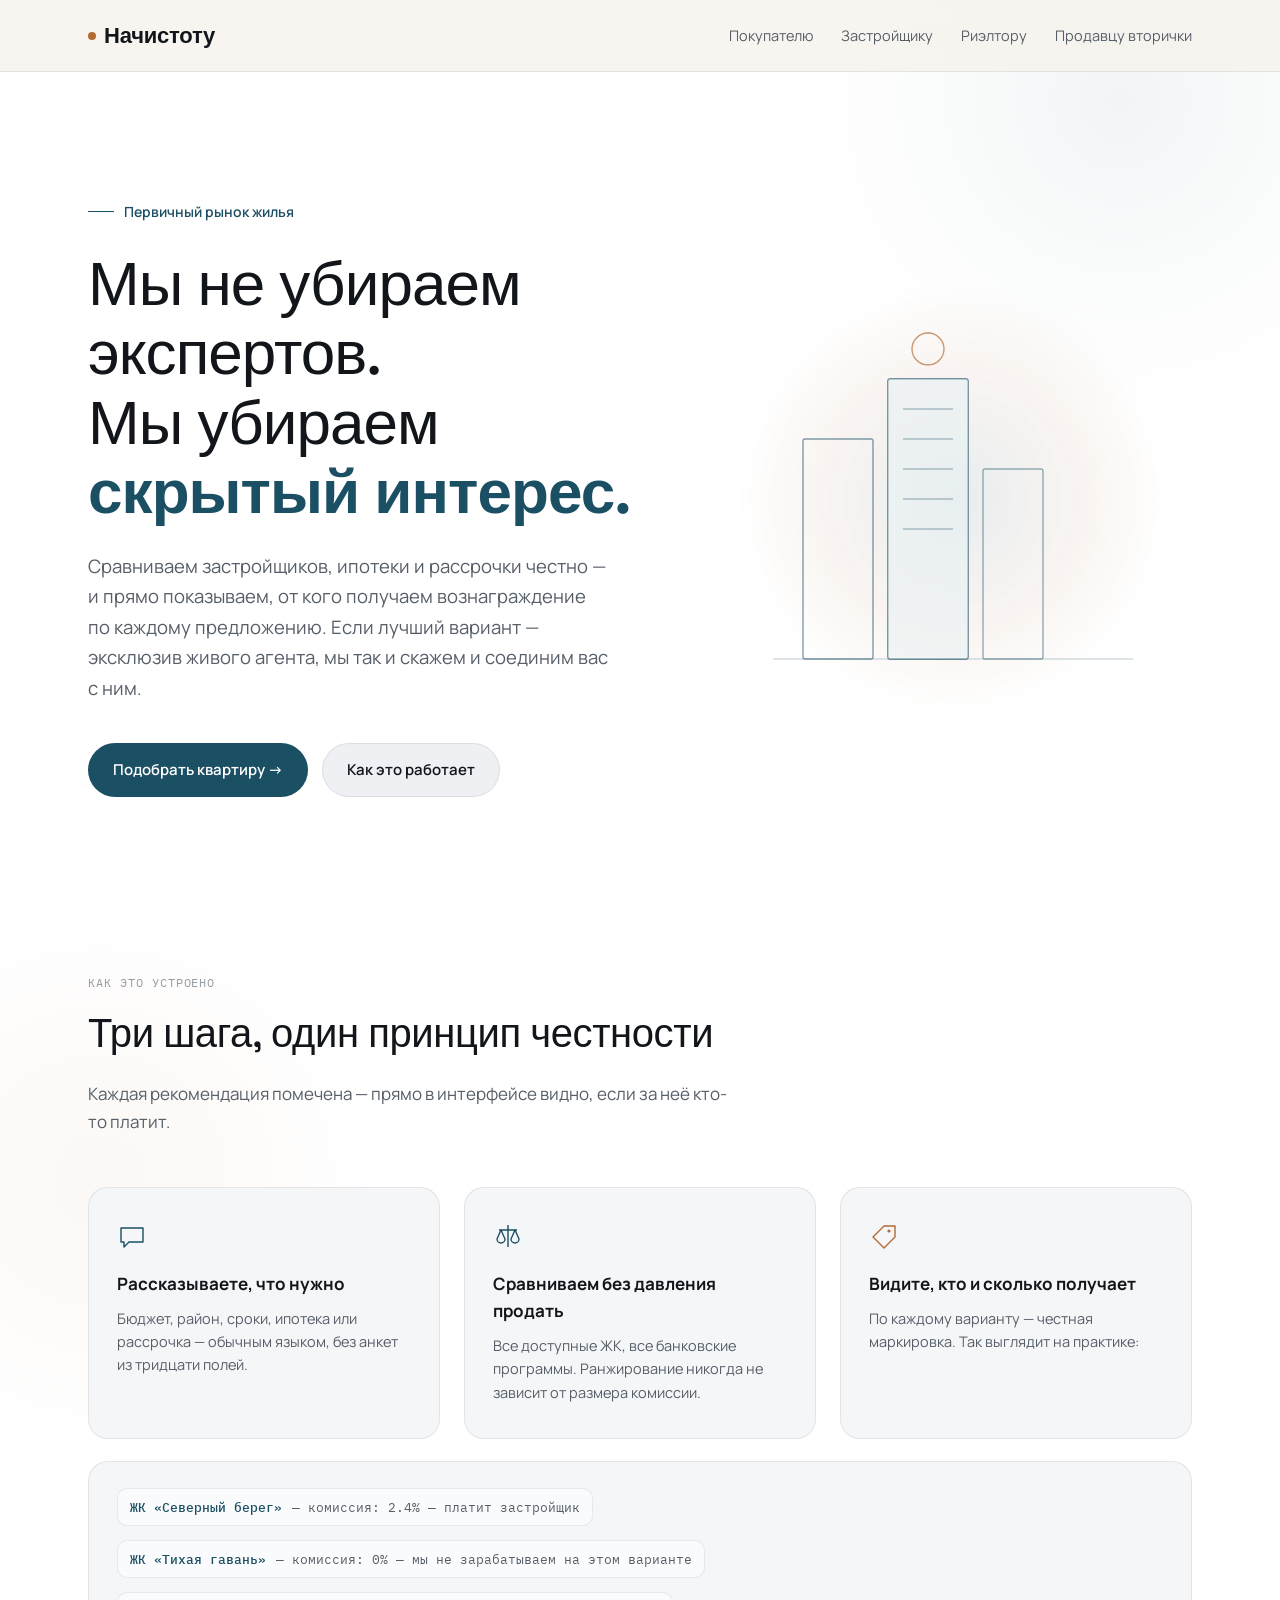
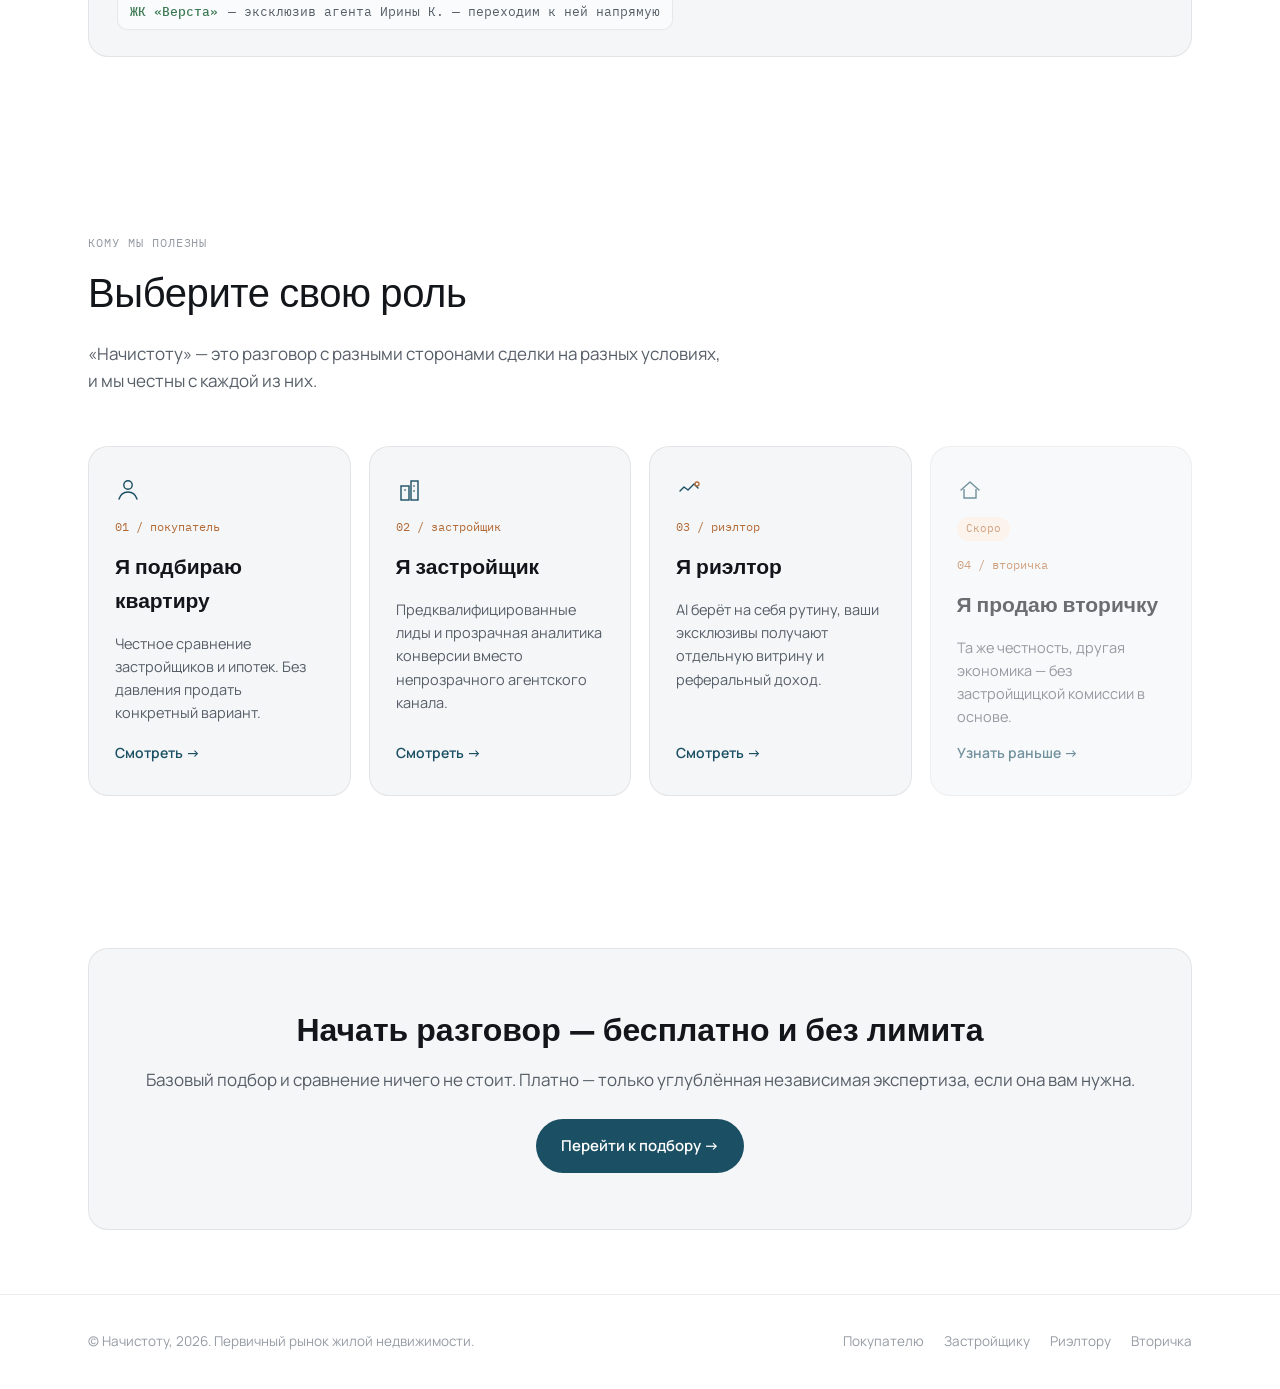
==== commit b0f37656: "Фикс: убрал fixed+blur фон, ломавший рендер в мобильном WebKit" ====
--- a/index.html
+++ b/index.html
@@ -35,17 +35,18 @@
   line-height:1.6;
   -webkit-font-smoothing:antialiased;
   position:relative;
+  overflow-x:hidden;
 }
 body::before, body::after{
-  content:''; position:fixed; z-index:-1; border-radius:50%; filter:blur(20px); pointer-events:none;
+  content:''; position:absolute; z-index:-1; border-radius:50%; pointer-events:none;
 }
 body::before{
   width:640px; height:640px; top:-220px; right:-160px;
-  background: radial-gradient(circle, rgba(27,79,99,0.07) 0%, transparent 70%);
+  background: radial-gradient(circle, rgba(27,79,99,0.06) 0%, rgba(27,79,99,0.02) 40%, transparent 70%);
 }
 body::after{
-  width:560px; height:560px; bottom:-200px; left:-180px;
-  background: radial-gradient(circle, rgba(179,106,52,0.06) 0%, transparent 70%);
+  width:560px; height:560px; top:900px; left:-180px;
+  background: radial-gradient(circle, rgba(179,106,52,0.05) 0%, rgba(179,106,52,0.02) 40%, transparent 70%);
 }
 
 a{color:inherit;}
@@ -224,12 +225,19 @@
 
 @media (max-width:900px){
   .grid-4{grid-template-columns:repeat(2,1fr);}
-  .grid-2, .pain-solution, .steps{grid-template-columns:1fr;}
+  .grid-2, .pain-solution, .steps, .hero-grid{grid-template-columns:1fr;}
   nav.links{display:none;}
+  .hero{padding:56px 0 36px;}
+  .hero-visual{min-height:auto; margin-top:8px;}
+  .hero-visual svg{max-width:260px;}
+  .hero-visual .glow{width:280px; height:280px;}
 }
 @media (max-width:560px){
   .grid-4{grid-template-columns:1fr;}
-  .hero{padding:64px 0 40px;}
+  .hero{padding:44px 0 32px;}
+  h1{font-size:clamp(30px,9vw,44px);}
+  .lede{font-size:16.5px;}
+  .hero-visual svg{max-width:200px;}
 }
 
 </style>
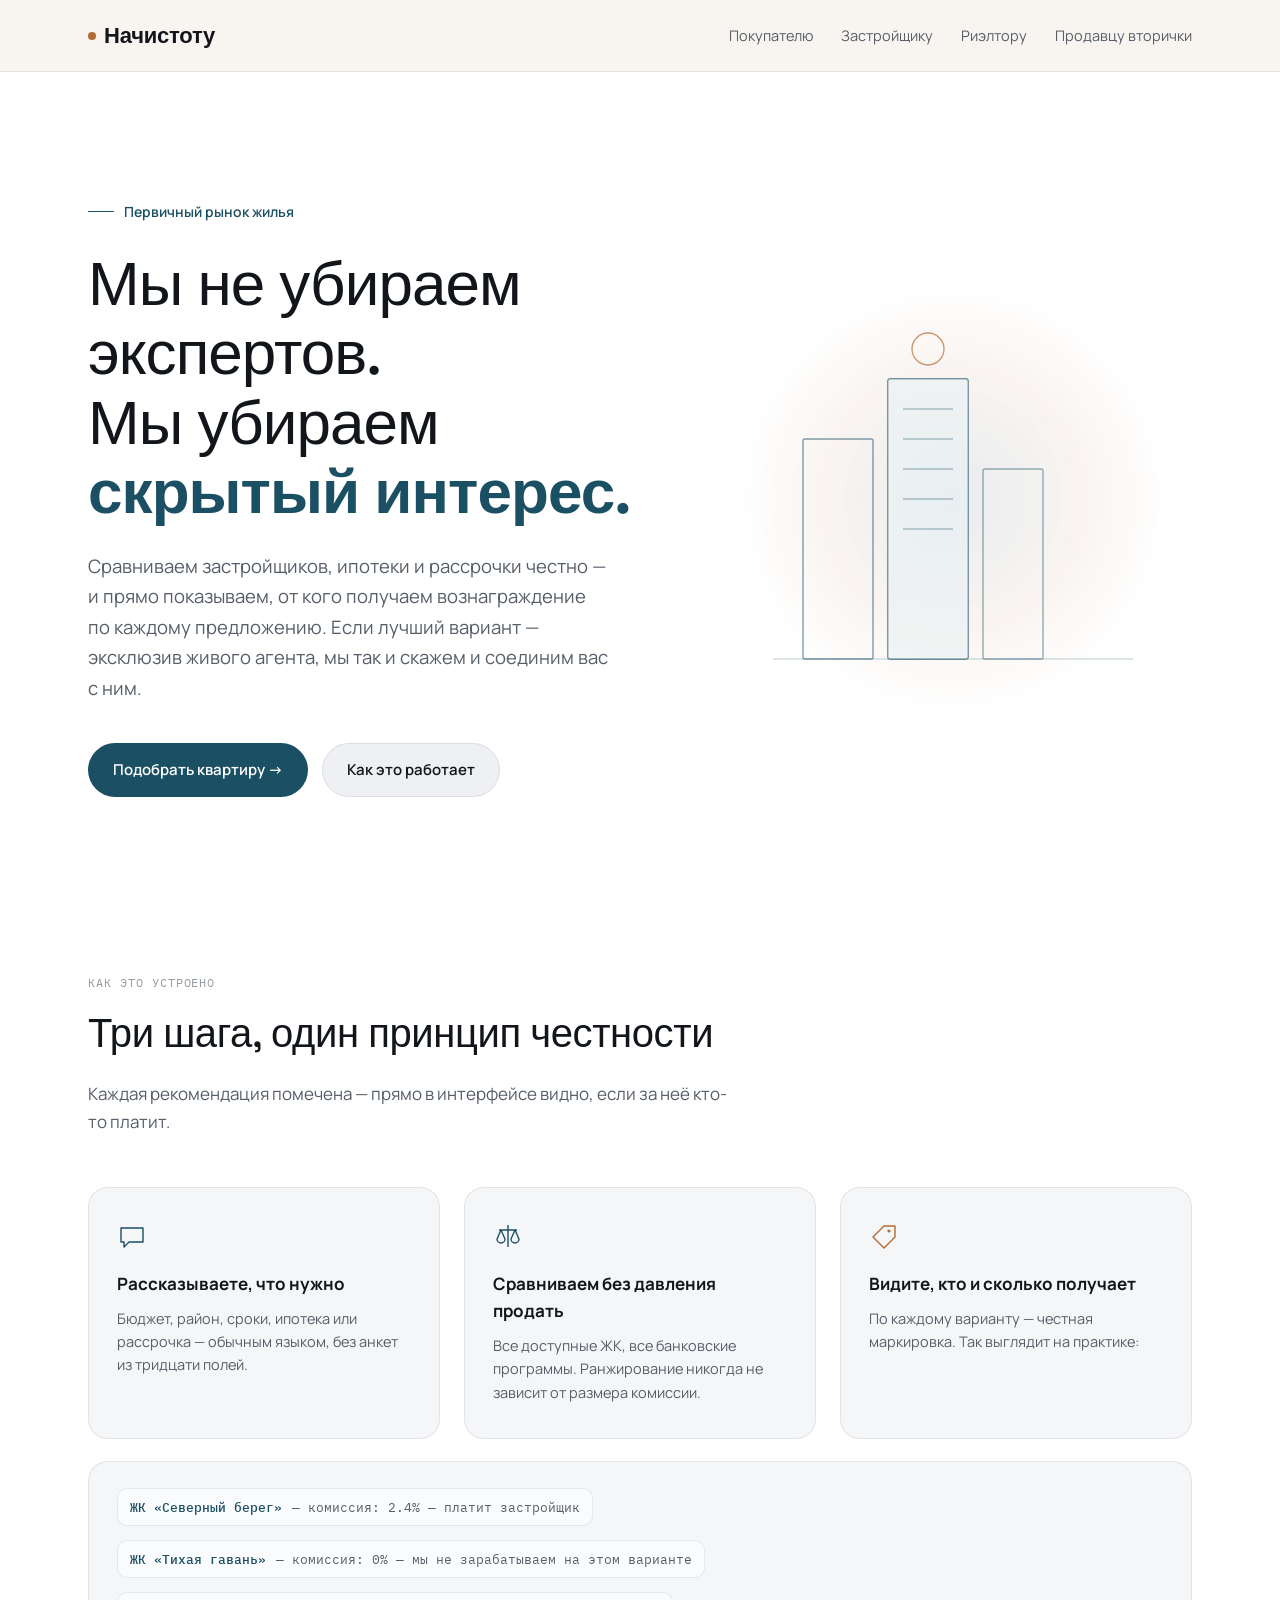
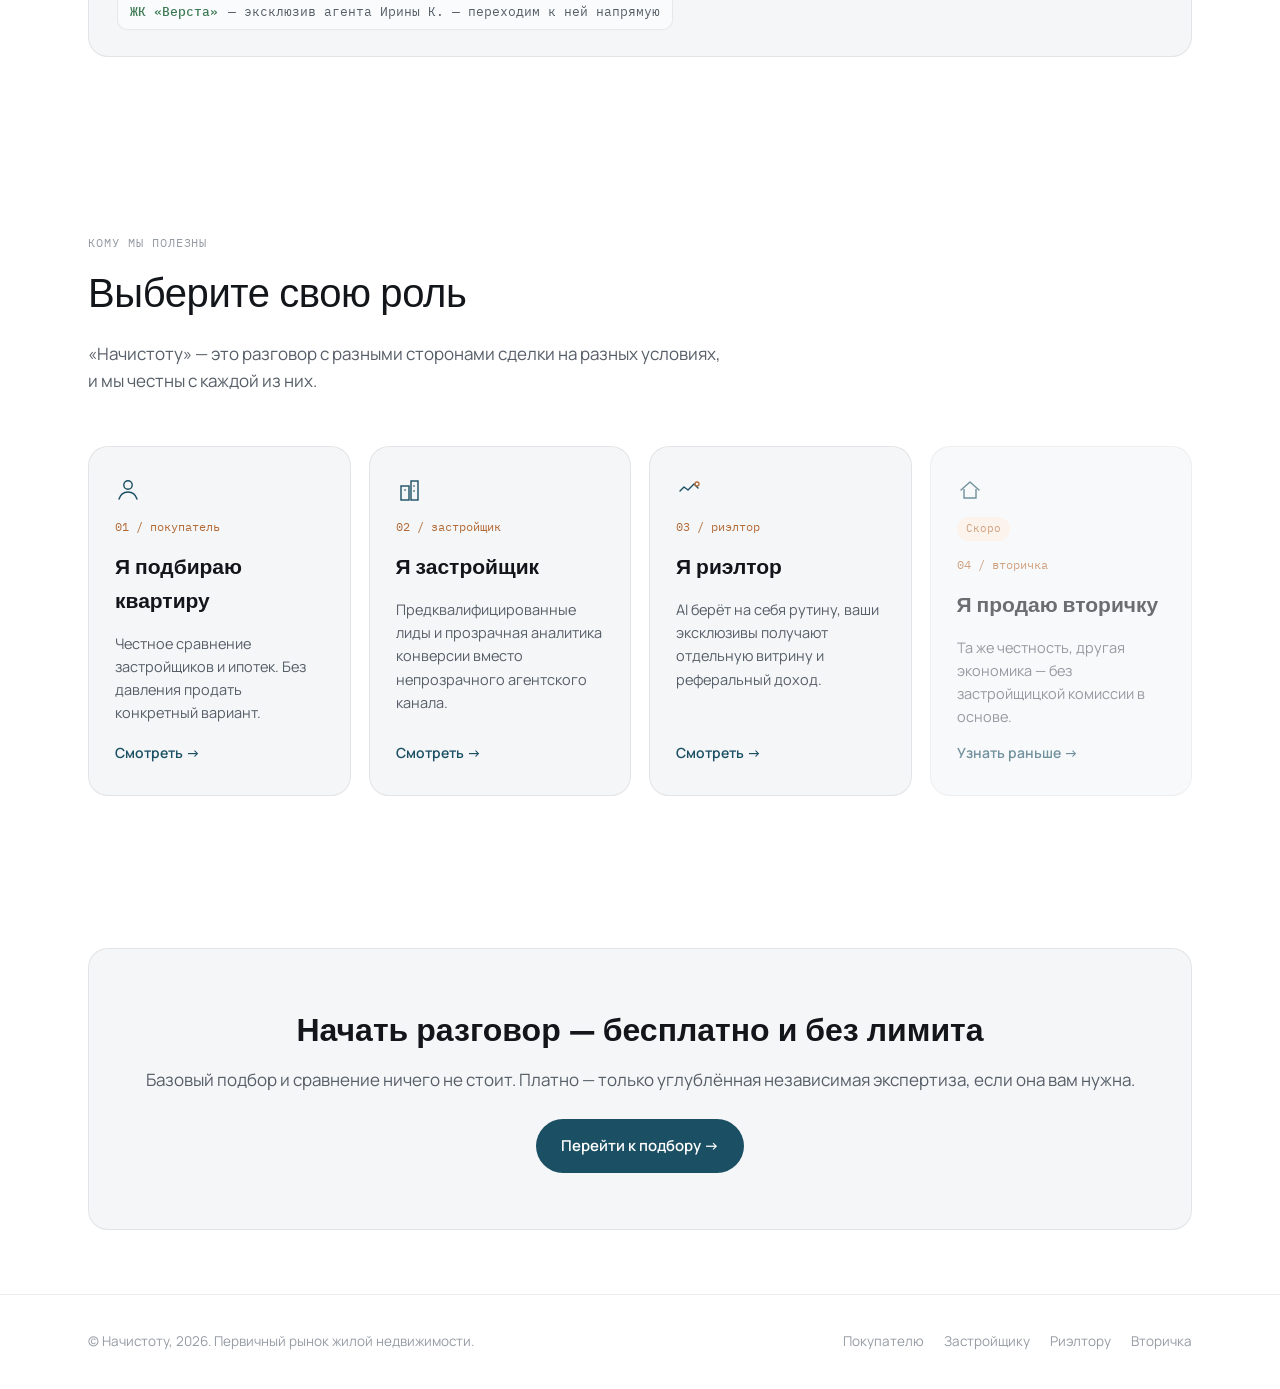
==== commit 10b31e51: "Убираю декоративные фоновые пятна совсем, жёстко фиксирую белый фон html+body" ====
--- a/index.html
+++ b/index.html
@@ -25,28 +25,21 @@
 }
 
 *{box-sizing:border-box;}
-html{scroll-behavior:smooth;}
+html{
+  scroll-behavior:smooth;
+  background:#FFFFFF;
+  min-height:100%;
+}
 body{
   margin:0;
   background: var(--bg);
+  min-height:100vh;
   color:var(--ink);
   font-family:'Manrope', sans-serif;
   font-size:17px;
   line-height:1.6;
   -webkit-font-smoothing:antialiased;
   position:relative;
-  overflow-x:hidden;
-}
-body::before, body::after{
-  content:''; position:absolute; z-index:-1; border-radius:50%; pointer-events:none;
-}
-body::before{
-  width:640px; height:640px; top:-220px; right:-160px;
-  background: radial-gradient(circle, rgba(27,79,99,0.06) 0%, rgba(27,79,99,0.02) 40%, transparent 70%);
-}
-body::after{
-  width:560px; height:560px; top:900px; left:-180px;
-  background: radial-gradient(circle, rgba(179,106,52,0.05) 0%, rgba(179,106,52,0.02) 40%, transparent 70%);
 }
 
 a{color:inherit;}
